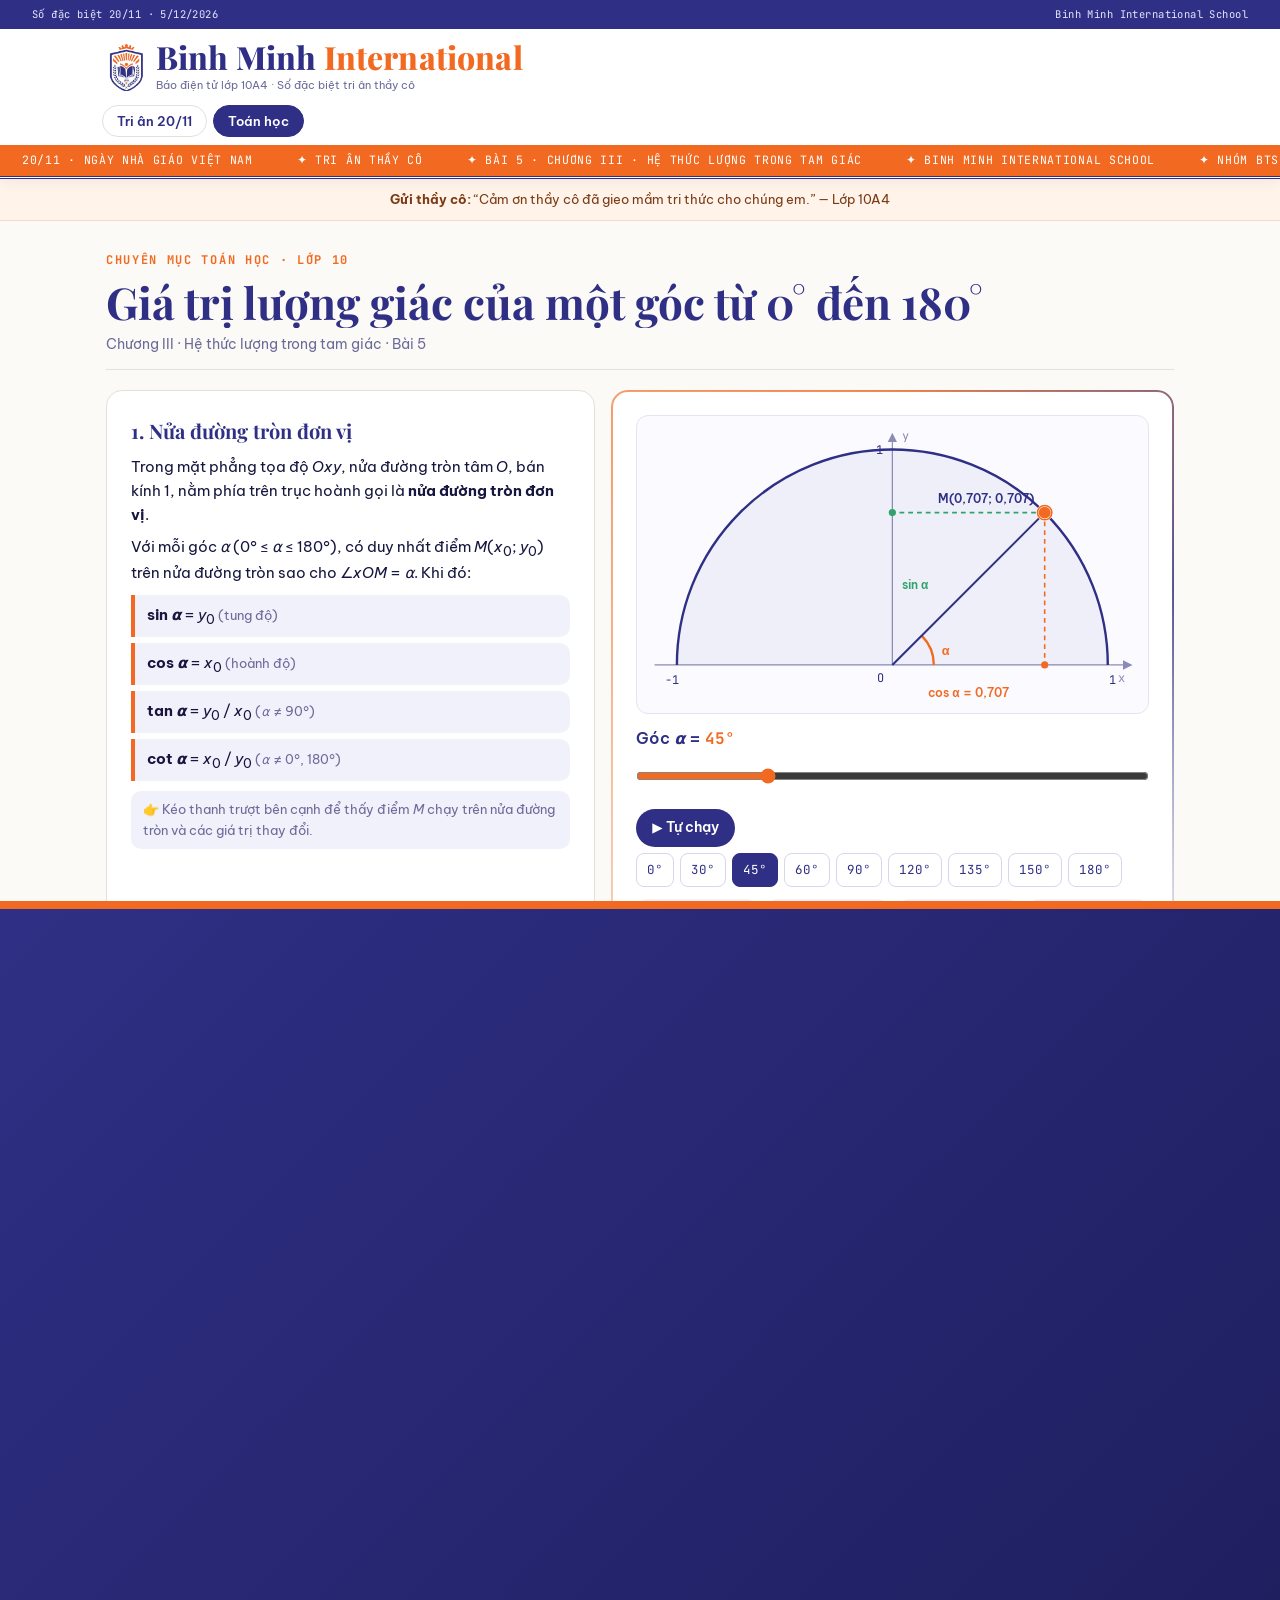
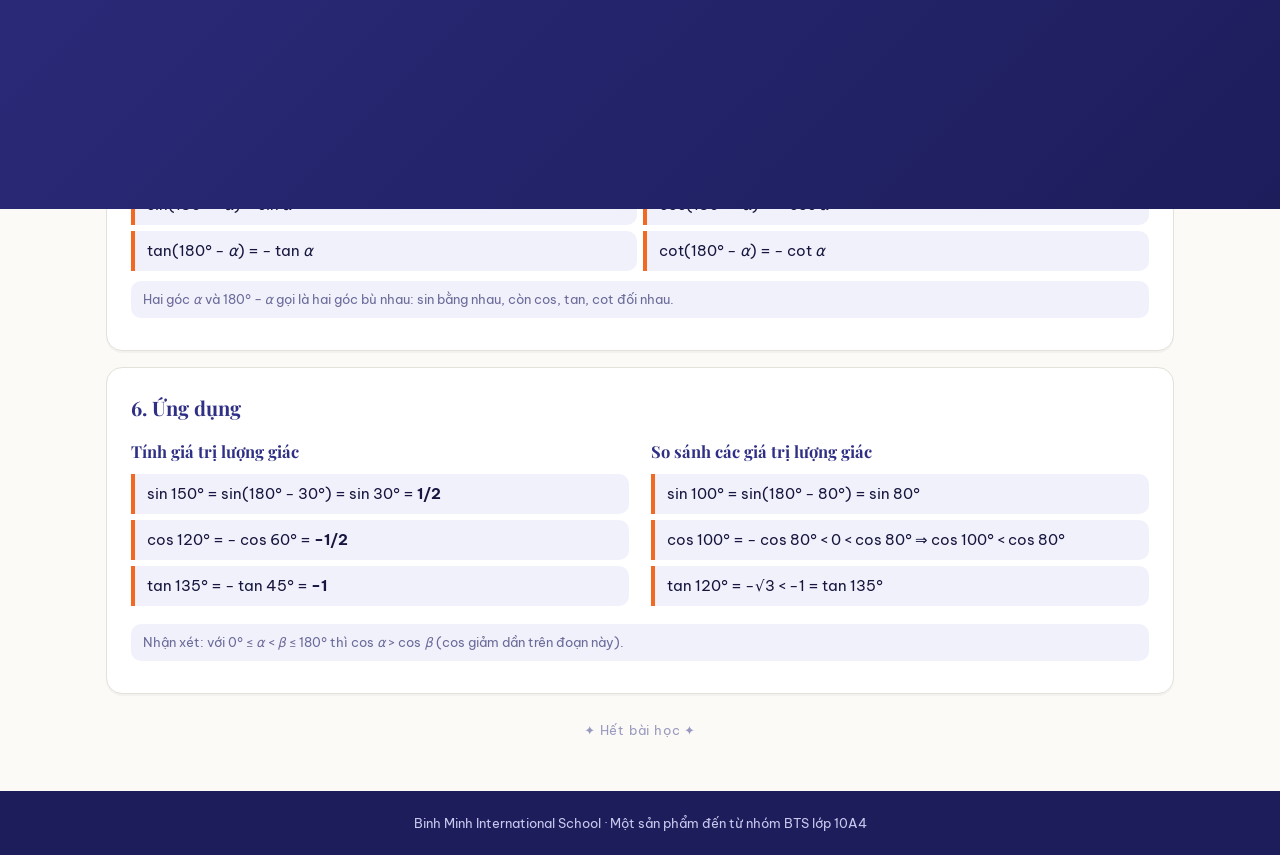
==== bai-hoc.html @ 8e510eb3 "Add files via upload" ====
<!DOCTYPE html>
<html lang="vi">
<head>
<meta charset="UTF-8">
<meta name="viewport" content="width=device-width, initial-scale=1, viewport-fit=cover">
<title>Giá trị lượng giác của góc từ 0° đến 180° · Toán 10 · Báo điện tử 10A4</title>
<meta name="description" content="Bài học Toán 10: Giá trị lượng giác của một góc từ 0° đến 180°. Báo điện tử lớp 10A4 – Binh Minh International School.">
<meta name="theme-color" content="#2f2f85">
<link rel="icon" type="image/png" href="[data-uri]">
<link rel="preconnect" href="https://fonts.googleapis.com">
<link rel="preconnect" href="https://fonts.gstatic.com" crossorigin>
<link href="https://fonts.googleapis.com/css2?family=Be+Vietnam+Pro:wght@400;500;600;700&family=JetBrains+Mono:wght@400;500;700&family=Playfair+Display:wght@600;700;800&display=swap" rel="stylesheet">
<link rel="stylesheet" href="style.css">
<script>try{if(sessionStorage.getItem('bm-in'))document.documentElement.classList.add('arrive')}catch(e){}</script>
</head>
<body>

<div id="curtain" aria-hidden="true">
  <div class="cur-text">
    <span class="ct-eye">Phần tiếp theo</span>
    <b class="ct-title">Nội dung chính</b>
    <span class="ct-sub">Toán 10 · Chương III · Bài 5</span>
    <i class="ct-line"><u></u></i>
  </div>
</div>

<canvas id="petals" aria-hidden="true"></canvas>

<main id="paper">
  <header class="masthead">
    <div class="mast-top">
      <span id="today">Số đặc biệt 20/11</span>
      <span>Binh Minh International School</span>
    </div>
    <div class="mast-main">
      <img src="[data-uri]" alt="" width="54" height="70">
      <div>
        <h1 class="swap"><span class="s1">Binh Minh <em>International</em></span><span class="s2" aria-hidden="true">STEAM <em>MATH</em></span></h1>
        <p>Báo điện tử lớp 10A4 · Số đặc biệt tri ân thầy cô</p>
      </div>
    </div>
    <nav class="mast-nav" aria-label="Chuyên mục">
      <a href="#tri-an">Tri ân 20/11</a>
      <a href="#toan" class="on">Toán học</a>
    </nav>
    <div class="ticker" aria-hidden="true"><div class="track">
      <span>20/11 · NGÀY NHÀ GIÁO VIỆT NAM</span><span>✦ TRI ÂN THẦY CÔ</span><span>✦ BÀI 5 · CHƯƠNG III · HỆ THỨC LƯỢNG TRONG TAM GIÁC</span><span>✦ BINH MINH INTERNATIONAL SCHOOL</span><span>✦ NHÓM BTS · LỚP 10A4</span>
      <span>20/11 · NGÀY NHÀ GIÁO VIỆT NAM</span><span>✦ TRI ÂN THẦY CÔ</span><span>✦ BÀI 5 · CHƯƠNG III · HỆ THỨC LƯỢNG TRONG TAM GIÁC</span><span>✦ BINH MINH INTERNATIONAL SCHOOL</span><span>✦ NHÓM BTS · LỚP 10A4</span>
    </div></div>
  </header>

  <section id="tri-an" class="strip">
    <p><b>Gửi thầy cô:</b> “Cảm ơn thầy cô đã gieo mầm tri thức cho chúng em.” — Lớp 10A4</p>
  </section>

  <section id="toan" class="math">
    <div class="m-head">
      <p class="eyebrow">Chuyên mục Toán học · Lớp 10</p>
      <h2>Giá trị lượng giác của một góc từ <span class="nw">0°</span> đến <span class="nw">180°</span></h2>
      <p class="m-sub">Chương III · Hệ thức lượng trong tam giác · Bài 5</p>
    </div>

    <div class="m-grid">
      <article class="card intro">
        <h3>1. Nửa đường tròn đơn vị</h3>
        <p>Trong mặt phẳng tọa độ <i>Oxy</i>, nửa đường tròn tâm <i>O</i>, bán kính 1, nằm phía trên trục hoành gọi là <b>nửa đường tròn đơn vị</b>.</p>
        <p>Với mỗi góc <i>α</i> (0° ≤ <i>α</i> ≤ 180°), có duy nhất điểm <i>M</i>(<i>x</i><sub>0</sub>; <i>y</i><sub>0</sub>) trên nửa đường tròn sao cho <span class="nw">∠<i>xOM</i> = <i>α</i></span>. Khi đó:</p>
        <ul class="defs">
          <li><b>sin <i>α</i></b> = <i>y</i><sub>0</sub> <small>(tung độ)</small></li>
          <li><b>cos <i>α</i></b> = <i>x</i><sub>0</sub> <small>(hoành độ)</small></li>
          <li><b>tan <i>α</i></b> = <i>y</i><sub>0</sub> / <i>x</i><sub>0</sub> <small>(<i>α</i> ≠ 90°)</small></li>
          <li><b>cot <i>α</i></b> = <i>x</i><sub>0</sub> / <i>y</i><sub>0</sub> <small>(<i>α</i> ≠ 0°, 180°)</small></li>
        </ul>
        <p class="hint">👉 Kéo thanh trượt bên cạnh để thấy điểm <i>M</i> chạy trên nửa đường tròn và các giá trị thay đổi.</p>
      </article>

      <article class="card lab" aria-label="Mô phỏng nửa đường tròn đơn vị">
        <div class="lab-svg"><svg id="circ" viewBox="0 0 640 372" role="img" aria-label="Nửa đường tròn đơn vị"></svg></div>
        <div class="slider">
          <label for="ang">Góc <i>α</i> = <output id="angOut">45°</output></label>
          <input id="ang" type="range" min="0" max="180" step="1" value="45">
          <button id="playBtn" class="play" type="button">▶ Tự chạy</button>
        </div>
        <div class="presets" id="presets"></div>
        <div class="vals">
          <div><span>sin α</span><b id="vSin">—</b></div>
          <div><span>cos α</span><b id="vCos">—</b></div>
          <div><span>tan α</span><b id="vTan">—</b></div>
          <div><span>cot α</span><b id="vCot">—</b></div>
        </div>
      </article>

      <article class="card table-card">
        <h3>2. Bảng giá trị lượng giác của các góc đặc biệt</h3>
        <div class="tbl-scroll">
          <table>
            <thead><tr><th>α</th><th>0°</th><th>30°</th><th>45°</th><th>60°</th><th>90°</th><th>120°</th><th>135°</th><th>150°</th><th>180°</th></tr></thead>
            <tbody>
              <tr><th>sin α</th><td>0</td><td>1/2</td><td>√2/2</td><td>√3/2</td><td>1</td><td>√3/2</td><td>√2/2</td><td>1/2</td><td>0</td></tr>
              <tr><th>cos α</th><td>1</td><td>√3/2</td><td>√2/2</td><td>1/2</td><td>0</td><td>−1/2</td><td>−√2/2</td><td>−√3/2</td><td>−1</td></tr>
              <tr><th>tan α</th><td>0</td><td>√3/3</td><td>1</td><td>√3</td><td class="no">∄</td><td>−√3</td><td>−1</td><td>−√3/3</td><td>0</td></tr>
              <tr><th>cot α</th><td class="no">∄</td><td>√3</td><td>1</td><td>√3/3</td><td>0</td><td>−√3/3</td><td>−1</td><td>−√3</td><td class="no">∄</td></tr>
            </tbody>
          </table>
        </div>
        <p class="hint">∄: không xác định. Hai góc bù nhau (<i>α</i> và 180° − <i>α</i>) có sin bằng nhau, còn cos, tan, cot đối nhau.</p>
      </article>
      <article class="card sign">
        <h3>3. Dấu của các giá trị lượng giác</h3>
        <div class="tbl-scroll">
          <table class="sign-tbl">
            <thead><tr><th>Góc</th><th>sin α</th><th>cos α</th><th>tan α</th><th>cot α</th></tr></thead>
            <tbody>
              <tr><th>Phần tư I<br><small>0° &lt; <i>α</i> &lt; 90°</small></th><td class="pos">+</td><td class="pos">+</td><td class="pos">+</td><td class="pos">+</td></tr>
              <tr><th>Phần tư II<br><small>90° &lt; <i>α</i> &lt; 180°</small></th><td class="pos">+</td><td class="neg">−</td><td class="neg">−</td><td class="neg">−</td></tr>
            </tbody>
          </table>
        </div>
        <ul class="defs">
          <li><b>Góc phần tư I:</b> sin, cos, tan đều dương.</li>
          <li><b>Góc phần tư II:</b> sin dương, cos và tan âm.</li>
        </ul>
      </article>

      <article class="card basic">
        <h3>4. Hệ thức cơ bản</h3>
        <ul class="defs">
          <li>sin²<i>α</i> + cos²<i>α</i> = 1</li>
          <li>tan <i>α</i> = sin <i>α</i> / cos <i>α</i> <small>(<i>α</i> ≠ 90°)</small></li>
          <li>cot <i>α</i> = cos <i>α</i> / sin <i>α</i> <small>(<i>α</i> ≠ 0°, 180°)</small></li>
        </ul>
      </article>

      <article class="card rel wide">
        <h3>5. Giá trị lượng giác của hai góc bù nhau</h3>
        <ul class="defs two">
          <li>sin(180° − <i>α</i>) = sin <i>α</i></li>
          <li>cos(180° − <i>α</i>) = − cos <i>α</i></li>
          <li>tan(180° − <i>α</i>) = − tan <i>α</i></li>
          <li>cot(180° − <i>α</i>) = − cot <i>α</i></li>
        </ul>
        <p class="hint">Hai góc <i>α</i> và 180° − <i>α</i> gọi là hai góc bù nhau: sin bằng nhau, còn cos, tan, cot đối nhau.</p>
      </article>

      <article class="card apps wide">
        <h3>6. Ứng dụng</h3>
        <div class="two-col">
          <div>
            <h4>Tính giá trị lượng giác</h4>
            <ul class="defs">
              <li>sin 150° = sin(180° − 30°) = sin 30° = <b>1/2</b></li>
              <li>cos 120° = − cos 60° = <b>−1/2</b></li>
              <li>tan 135° = − tan 45° = <b>−1</b></li>
            </ul>
          </div>
          <div>
            <h4>So sánh các giá trị lượng giác</h4>
            <ul class="defs">
              <li>sin 100° = sin(180° − 80°) = sin 80°</li>
              <li>cos 100° = − cos 80° &lt; 0 &lt; cos 80° ⇒ cos 100° &lt; cos 80°</li>
              <li>tan 120° = −√3 &lt; −1 = tan 135°</li>
            </ul>
          </div>
        </div>
        <p class="hint">Nhận xét: với 0° ≤ <i>α</i> &lt; <i>β</i> ≤ 180° thì cos <i>α</i> &gt; cos <i>β</i> (cos giảm dần trên đoạn này).</p>
      </article>
    </div>

    <p class="demo-end">✦ Hết bài học ✦</p>
  </section>

  <footer class="foot">
    <p>Binh Minh International School · Một sản phẩm đến từ nhóm BTS lớp 10A4</p>
  </footer>
</main>

<!-- ============ KẾT BÀI: công thức bay thành chữ TRI ÂN + con thuyền ============ -->
<div id="finale" role="dialog" aria-modal="true" aria-labelledby="finTitle">
  <canvas id="fx" aria-hidden="true"></canvas>
  <p class="fin-banner" id="finBanner" aria-hidden="true"></p>
  <div class="fin-msg" id="finMsg">
    <p class="fin-eyebrow">20/11 · Lời tri ân</p>
    <h2 id="finTitle">Tri ân người lái đò</h2>
    <p class="fin-text">Cảm ơn thầy cô đã gieo mầm tri thức cho chúng em. Kính chúc quý thầy cô luôn dồi dào sức khỏe, hạnh phúc và mãi là ngọn lửa nhiệt huyết của ngôi trường Bình Minh.</p>
    <p class="fin-sign">— Nhóm BTS · Lớp 10A4</p>
    <div class="fin-actions">
      <button id="finReplay" type="button" hidden>↻ Xem lại</button>
      <button id="finBack" type="button" hidden>← Về bài học</button>
    </div>
  </div>
</div>

<script src="common.js"></script>
<script src="lesson.js"></script>
</body>
</html>
---- style.css ----
:root{
  --navy:#2f2f85; --navy-d:#1d1d5c; --orange:#f26a21; --ink:#16163f;
  --paper:#fbfaf6; --line:#e3e1d8; --soft:#f1f1fb;
  --serif:'Playfair Display',Georgia,'Times New Roman',serif;
  --sans:'Be Vietnam Pro',system-ui,-apple-system,'Segoe UI',Roboto,sans-serif;
  --mono:'JetBrains Mono',ui-monospace,Consolas,monospace;
}
*{box-sizing:border-box;margin:0;padding:0}
html{scroll-behavior:smooth;-webkit-text-size-adjust:100%}
body{font-family:var(--sans);color:var(--ink);background:var(--paper);line-height:1.6;min-height:100dvh}
body.lock{overflow:hidden;height:100dvh}
body.is-loading{overflow:hidden}
[hidden]{display:none!important}
button{font:inherit;cursor:pointer;border:0;background:none;color:inherit}
img{max-width:100%;display:block}
.nw{white-space:nowrap}

/* ---------- LOADER ---------- */
#loader{position:fixed;inset:0;z-index:100;background:#fff;display:grid;place-items:center;overflow:hidden;
  transition:opacity .7s ease,visibility .7s,transform .7s ease}
#loader.done{opacity:0;visibility:hidden;transform:scale(1.04)}
.ld-grid{position:absolute;inset:-50%;
  background-image:linear-gradient(rgba(47,47,133,.07) 1px,transparent 1px),linear-gradient(90deg,rgba(47,47,133,.07) 1px,transparent 1px);
  background-size:36px 36px;transform:perspective(600px) rotateX(55deg) translateY(0);
  animation:gridmove 4s linear infinite;mask-image:radial-gradient(ellipse at center,#000 15%,transparent 65%);
  -webkit-mask-image:radial-gradient(ellipse at center,#000 15%,transparent 65%)}
@keyframes gridmove{to{background-position:0 36px}}
.ld-center{position:relative;display:flex;flex-direction:column;align-items:center;padding:24px;width:min(92vw,420px);text-align:center}
.ld-frame{position:relative;width:min(46vw,190px);aspect-ratio:497/640;padding:10px;animation:float 3.2s ease-in-out infinite}
.ld-frame img{width:100%;height:100%;object-fit:contain;mix-blend-mode:multiply}
.ld-frame .c{position:absolute;width:18px;height:18px;border:2px solid var(--orange)}
.c.tl{top:0;left:0;border-right:0;border-bottom:0}.c.tr{top:0;right:0;border-left:0;border-bottom:0}
.c.bl{bottom:0;left:0;border-right:0;border-top:0}.c.br{bottom:0;right:0;border-left:0;border-top:0}
.ld-scan{position:absolute;left:0;right:0;height:3px;background:linear-gradient(90deg,transparent,var(--orange),transparent);
  box-shadow:0 0 16px 2px rgba(242,106,33,.55);animation:scan 2s ease-in-out infinite;z-index:2}
@keyframes scan{0%{top:2%;opacity:0}15%{opacity:1}85%{opacity:1}100%{top:98%;opacity:0}}
@keyframes float{50%{transform:translateY(-6px)}}
.ld-title{margin-top:34px;font-family:var(--serif);font-weight:800;font-size:clamp(19px,5.4vw,26px);letter-spacing:.06em;color:var(--navy)}
.ld-credit{margin-top:6px;font-size:11.5px;color:#6b6b9a;font-family:var(--mono);letter-spacing:.02em}
.ld-meter{margin-top:30px;width:100%}
.ld-bar{height:6px;background:#e7e7f6;border-radius:99px;overflow:hidden;position:relative}
.ld-bar span{display:block;height:100%;width:0;border-radius:99px;
  background:repeating-linear-gradient(135deg,var(--navy) 0 8px,#4a4ab0 8px 16px);background-size:22px 22px;
  animation:stripe .8s linear infinite;box-shadow:0 0 10px rgba(47,47,133,.45)}
@keyframes stripe{to{background-position:22px 0}}
.ld-row{display:flex;justify-content:space-between;margin-top:8px;font-family:var(--mono);font-size:11.5px;color:var(--navy)}
.ld-row b{color:var(--orange);font-weight:700}

/* ---------- STAGES ---------- */
.stage{position:fixed;inset:0;z-index:20;display:grid;place-items:center;padding:24px;overflow:auto;background:#fff;transition:opacity .8s ease,visibility .8s}
.stage.out{opacity:0;visibility:hidden;pointer-events:none}
.welcome-bg{position:absolute;inset:0;pointer-events:none;
  background:radial-gradient(60% 50% at 20% 15%,rgba(242,106,33,.12),transparent 70%),radial-gradient(60% 55% at 85% 85%,rgba(47,47,133,.14),transparent 70%)}
.greet{position:relative;max-width:820px;text-align:center;font-family:var(--serif);font-weight:700;color:var(--navy);
  font-size:clamp(24px,6.2vw,50px);line-height:1.3}
.greet .w{display:inline-block;opacity:0;transform:translateY(18px);filter:blur(6px);
  animation:wIn .7s cubic-bezier(.2,.8,.2,1) forwards;margin:0 .13em}
.greet .w.hl{color:var(--orange)}
@keyframes wIn{to{opacity:1;transform:none;filter:none}}
.greet.dissolve .w{animation:wOut .9s ease-in forwards;animation-delay:calc(var(--i)*35ms)}
@keyframes wOut{from{opacity:1;transform:none;filter:none}to{opacity:0;transform:translate(var(--dx),-60px) rotate(var(--r));filter:blur(8px)}}
.btn-start{position:absolute;display:inline-flex;align-items:center;gap:12px;padding:16px 34px;border-radius:99px;
  background:var(--navy);color:#fff;font-weight:600;font-size:18px;letter-spacing:.02em;
  box-shadow:0 10px 30px rgba(47,47,133,.35);animation:pop .8s cubic-bezier(.2,1.4,.4,1) both,pulse 2.4s 1s infinite}
.btn-start i{width:10px;height:10px;border-radius:50%;background:var(--orange)}
.btn-start:active{transform:scale(.97)}
@keyframes pop{from{opacity:0;transform:scale(.6)}to{opacity:1;transform:none}}
@keyframes pulse{0%{box-shadow:0 10px 30px rgba(47,47,133,.35),0 0 0 0 rgba(242,106,33,.45)}70%,100%{box-shadow:0 10px 30px rgba(47,47,133,.35),0 0 0 22px rgba(242,106,33,0)}}

#bloom{background:linear-gradient(180deg,#fff 0%,#fff6ef 100%);align-items:center}
.bloom-wrap{width:min(1040px,100%);display:grid;gap:8px;align-items:center;grid-template-columns:1fr}
.bouquet-box{width:min(70vw,300px,38dvh);margin:0 auto;aspect-ratio:400/470}
#bouquet{width:100%;height:100%;overflow:visible}
.tribute{text-align:center;padding:4px 4px 12px}
.eyebrow{font-family:var(--mono);font-size:12px;letter-spacing:.14em;text-transform:uppercase;color:var(--orange);font-weight:700}
.tribute h2{font-family:var(--serif);color:var(--navy);font-size:clamp(24px,6vw,38px);margin:4px 0 10px}
.t-line{font-size:clamp(14px,3.7vw,16.5px);color:#33335f;margin:0 auto 8px;max-width:560px;opacity:0;transform:translateY(12px)}
.t-sign{font-family:var(--serif);font-style:italic;color:var(--navy);margin-top:6px;opacity:0}
.btn-read{margin-top:14px;padding:13px 28px;border-radius:99px;background:var(--orange);color:#fff;font-weight:600;
  box-shadow:0 8px 22px rgba(242,106,33,.35);opacity:0;transform:translateY(10px)}
.btn-read span:not(.rp){display:inline-block;animation:bob 1.4s infinite}
@keyframes bob{50%{transform:translateY(4px)}}
.show-t .t-line,.show-t .t-sign,.show-t .btn-read{animation:rise .9s ease forwards}
.show-t .t-line:nth-of-type(2){animation-delay:.1s}.show-t .t-line:nth-of-type(3){animation-delay:1.1s}
.show-t .t-line:nth-of-type(4){animation-delay:2.1s}.show-t .t-sign{animation-delay:3.1s}.show-t .btn-read{animation-delay:3.7s}
@keyframes rise{to{opacity:1;transform:none}}

/* bouquet */
.stem{fill:none;stroke:#3f8f5b;stroke-width:4;stroke-linecap:round;stroke-dasharray:var(--len);stroke-dashoffset:var(--len)}
.go .stem{animation:draw 1.1s ease forwards;animation-delay:var(--d)}
@keyframes draw{to{stroke-dashoffset:0}}
.leaf{fill:#4fa66d;opacity:0;transform-box:fill-box;transform-origin:0% 50%;transform:scale(0)}
.go .leaf{animation:leafIn .7s ease forwards;animation-delay:var(--d)}
@keyframes leafIn{to{opacity:1;transform:scale(1)}}
.fl .sway{transform-box:fill-box;transform-origin:50% 50%;animation:sway 5s ease-in-out infinite;animation-delay:var(--sd)}
@keyframes sway{50%{transform:rotate(var(--sa))}}
.petal{transform-box:fill-box;transform-origin:50% 100%;transform:scale(0);opacity:0}
.go .petal{animation:bloomP .9s cubic-bezier(.2,1.3,.4,1) forwards,breathe 4s ease-in-out 2.2s infinite;
  animation-delay:var(--d),calc(var(--d) + 1.4s)}
@keyframes bloomP{to{transform:scale(1);opacity:1}}
@keyframes breathe{50%{transform:scale(1.07)}}
.core{opacity:0;transform-box:fill-box;transform-origin:center;transform:scale(0)}
.go .core{animation:bloomP .6s ease forwards;animation-delay:var(--d)}
.wrap-p{opacity:0;transform:translateY(20px)}
.go .wrap-p{animation:rise .8s ease .9s forwards}

/* ---------- PAPER ---------- */
#petals{position:fixed;inset:0;width:100%;height:100%;z-index:30;pointer-events:none;transition:opacity 1.5s}
#petals.soft{opacity:.3}
.masthead{background:#fff;border-bottom:3px double var(--navy);z-index:10;box-shadow:0 2px 14px rgba(20,20,60,.06)}
.mast-top{display:flex;justify-content:space-between;gap:8px;padding:6px 16px;background:var(--navy);color:#e6e6ff;font-family:var(--mono);font-size:10.5px;letter-spacing:.04em}
.mast-main{display:flex;align-items:center;gap:12px;padding:10px 16px;max-width:1100px;margin:0 auto}
.mast-main img{width:38px;height:auto;mix-blend-mode:multiply}
.mast-main h1{font-family:var(--serif);font-size:clamp(22px,6vw,34px);color:var(--navy);line-height:1;font-weight:800}
.mast-main h1 em{color:var(--orange);font-style:normal}
.mast-main p{font-size:11px;color:#6b6b9a;margin-top:3px}
.mast-nav{display:flex;gap:6px;padding:0 12px 8px;max-width:1100px;margin:0 auto;overflow-x:auto}
.mast-nav a{white-space:nowrap;text-decoration:none;color:var(--navy);font-size:13px;font-weight:600;padding:5px 14px;border-radius:99px;border:1px solid var(--line)}
.mast-nav a.on{background:var(--navy);color:#fff;border-color:var(--navy)}
.strip{background:#fff3ea;border-bottom:1px solid #f6d9c6;padding:10px 16px;text-align:center;font-size:13px;color:#7a3a14}
.math{max-width:1100px;margin:0 auto;padding:30px 16px 20px;scroll-margin-top:12px}
.m-head h2{font-family:var(--serif);font-size:clamp(26px,7vw,44px);line-height:1.18;color:var(--navy);margin:6px 0}
.m-sub{color:#6b6b9a;font-size:13.5px;border-bottom:1px solid var(--line);padding-bottom:14px}
.m-grid{display:grid;gap:16px;margin-top:20px;grid-template-columns:minmax(0,1fr)}
.m-grid>*{min-width:0}
.card{background:#fff;border:1px solid var(--line);border-radius:16px;padding:18px;box-shadow:0 2px 0 rgba(47,47,133,.04)}
.card h3{font-family:var(--serif);color:var(--navy);font-size:20px;margin-bottom:8px}
.card p{margin:8px 0;font-size:15px}
.hint{font-size:13px!important;color:#6b6b9a;background:var(--soft);border-radius:10px;padding:8px 12px}
.defs{list-style:none;display:grid;gap:6px;margin:10px 0}
.defs li{background:var(--soft);border-left:4px solid var(--orange);padding:8px 12px;border-radius:0 10px 10px 0;font-size:15px}
.defs small{color:#6b6b9a}
.lab-svg{background:#fafaff;border-radius:12px;border:1px solid #e4e4f5}
#circ{width:100%;height:auto;display:block}
.slider{margin-top:12px}
.slider label{display:block;font-weight:600;color:var(--navy)}
output{font-family:var(--mono);color:var(--orange);font-weight:700}
input[type=range]{width:100%;margin-top:8px;accent-color:var(--orange);height:32px}
.presets{display:flex;flex-wrap:wrap;gap:6px;margin:6px 0 12px}
.presets button{font-family:var(--mono);font-size:12.5px;padding:6px 10px;border-radius:8px;border:1px solid #d6d6ee;background:#fff;color:var(--navy)}
.presets button.on{background:var(--navy);color:#fff;border-color:var(--navy)}
.vals{display:grid;grid-template-columns:repeat(2,1fr);gap:8px}
.vals div{background:var(--soft);border-radius:12px;padding:10px 12px;display:flex;justify-content:space-between;align-items:baseline}
.vals span{font-size:13px;color:#555}
.vals b{font-family:var(--mono);color:var(--navy);font-size:16px}
.tbl-scroll{overflow-x:auto;margin:6px -6px;padding:0 6px}
table{border-collapse:collapse;min-width:640px;width:100%;font-size:14px;text-align:center}
th,td{border:1px solid var(--line);padding:8px 6px}
thead th{background:var(--navy);color:#fff;font-family:var(--mono)}
tbody th{background:var(--soft);color:var(--navy);font-family:var(--mono);white-space:nowrap}
td.no{color:#b3b3c9}
.demo-end{text-align:center;margin:26px 0 6px;color:#9a9ac0;font-size:13px;letter-spacing:.06em}
.foot{margin-top:24px;background:var(--navy-d);color:#c9c9ee;text-align:center;padding:22px 16px;font-size:12.5px}

@media(min-width:900px){
  .masthead{position:sticky;top:0}.math{scroll-margin-top:130px}
  .bloom-wrap{grid-template-columns:minmax(300px,420px) 1fr;gap:40px}
  .bouquet-box{width:min(100%,420px,70dvh)}
  .tribute{text-align:left}.t-line{margin-left:0}
  .m-grid{grid-template-columns:minmax(0,1fr) minmax(0,1.15fr)}
  .table-card{grid-column:1/-1}
  .card{padding:24px}
  .vals{grid-template-columns:repeat(4,1fr)}
  .mast-top{padding:6px 32px}
}
@media(prefers-reduced-motion:reduce){
  *,*::before,*::after{animation-duration:.01ms!important;animation-delay:0s!important;transition-duration:.01ms!important}
  .stem{stroke-dashoffset:0}
}


/* =====================================================
   HIỆU ỨNG BỔ SUNG (v2)
   ===================================================== */
@keyframes spin{to{transform:rotate(360deg)}}
@keyframes blink{50%{opacity:0}}
@keyframes shine{to{background-position:-200% 0}}

/* ----- Loader ----- */
.ld-rings{position:absolute;left:50%;top:50%;width:155%;aspect-ratio:1;transform:translate(-50%,-50%);pointer-events:none}
.ring{position:absolute;border-radius:50%}
.ring.a{inset:0;border:1.5px dashed rgba(47,47,133,.32);animation:spin 18s linear infinite}
.ring.a::after{content:'';position:absolute;top:-5px;left:50%;width:10px;height:10px;margin-left:-5px;border-radius:50%;background:var(--orange);box-shadow:0 0 14px 3px rgba(242,106,33,.6)}
.ring.b{inset:9%;border:2px solid transparent;border-top-color:var(--navy);border-left-color:rgba(47,47,133,.25);animation:spin 2.6s cubic-bezier(.5,0,.5,1) infinite reverse}
.ring.c{inset:-7%;border:1px solid rgba(242,106,33,.35);animation:ringPulse 2.4s ease-out infinite}
@keyframes ringPulse{0%{transform:scale(.88);opacity:.9}100%{transform:scale(1.12);opacity:0}}
.ld-stream{position:absolute;inset:0;overflow:hidden;pointer-events:none;
  -webkit-mask-image:linear-gradient(90deg,#000 0,transparent 30%,transparent 70%,#000 100%);mask-image:linear-gradient(90deg,#000 0,transparent 30%,transparent 70%,#000 100%)}
.ld-stream span{position:absolute;top:0;writing-mode:vertical-rl;font-family:var(--mono);font-size:11px;letter-spacing:.2em;
  color:rgba(47,47,133,.28);white-space:nowrap;animation:streamFall linear infinite;transform:translateY(-110%)}
@keyframes streamFall{to{transform:translateY(100vh)}}
.ld-dots{position:absolute;inset:0;overflow:hidden;pointer-events:none}
.ld-dots i{position:absolute;bottom:-10px;width:var(--s);height:var(--s);border-radius:50%;background:var(--orange);opacity:0;animation:dotUp var(--t) ease-in infinite;animation-delay:var(--d)}
@keyframes dotUp{0%{transform:translateY(0);opacity:0}15%{opacity:.7}100%{transform:translateY(-105vh) translateX(var(--x));opacity:0}}
.ld-title{background:linear-gradient(100deg,var(--navy) 38%,#9a9aff 50%,var(--navy) 62%);background-size:220% 100%;
  -webkit-background-clip:text;background-clip:text;-webkit-text-fill-color:transparent;animation:shine 3s linear infinite}
.ld-credit{animation:fadeUpSoft 1s .4s both}
@keyframes fadeUpSoft{from{opacity:0;transform:translateY(8px)}to{opacity:1;transform:none}}
#ld-status::after{content:'_';margin-left:2px;animation:blink 1s steps(2) infinite}
.ld-bar span{position:relative}
.ld-bar span::after{content:'';position:absolute;top:0;right:0;width:36px;height:100%;
  background:linear-gradient(90deg,transparent,rgba(255,255,255,.85));animation:barGlint 1.2s ease-in-out infinite}
@keyframes barGlint{0%{opacity:0}50%{opacity:1}100%{opacity:0}}
.ld-frame img{animation:logoIn 1.1s cubic-bezier(.2,.9,.3,1.2) both}
@keyframes logoIn{from{opacity:0;transform:scale(.7) rotate(-6deg);filter:blur(8px)}to{opacity:1;transform:none;filter:none}}

/* ----- Welcome ----- */
.blobs i{position:absolute;border-radius:50%;filter:blur(46px);opacity:.55;animation:blobMove 13s ease-in-out infinite alternate;pointer-events:none}
.blobs i:nth-child(1){width:46vmax;height:46vmax;left:-14vmax;top:-12vmax;background:#ffd0b0}
.blobs i:nth-child(2){width:40vmax;height:40vmax;right:-12vmax;bottom:-10vmax;background:#c7c7ff;animation-duration:17s;animation-delay:-4s}
.blobs i:nth-child(3){width:28vmax;height:28vmax;left:40%;top:55%;background:#ffe0ee;animation-duration:15s;animation-delay:-8s}
@keyframes blobMove{to{transform:translate(8vmax,6vmax) scale(1.18) rotate(30deg)}}
.symbols{position:absolute;inset:0;overflow:hidden;pointer-events:none}
.symbols span{position:absolute;bottom:-60px;font-family:var(--serif);font-style:italic;font-weight:700;color:var(--navy);
  opacity:0;animation:symRise var(--t) linear infinite;animation-delay:var(--d)}
@keyframes symRise{0%{transform:translateY(0) rotate(0);opacity:0}12%{opacity:.16}85%{opacity:.12}100%{transform:translateY(-112vh) rotate(var(--r));opacity:0}}
.greet .w{text-shadow:0 6px 24px rgba(47,47,133,.12)}
.greet .w.hl{background:linear-gradient(100deg,var(--orange) 30%,#ffb17a 50%,var(--orange) 70%);background-size:220% 100%;
  -webkit-background-clip:text;background-clip:text;-webkit-text-fill-color:transparent;
  animation:wIn .7s cubic-bezier(.2,.8,.2,1) forwards,shine 2.8s linear 1s infinite}
.greet.dissolve .w.hl{animation:wOut .9s ease-in forwards;animation-delay:calc(var(--i)*35ms)}
.btn-start{overflow:hidden;transition:transform .25s,box-shadow .25s}
.btn-start::before{content:'';position:absolute;top:0;left:-60%;width:40%;height:100%;
  background:linear-gradient(100deg,transparent,rgba(255,255,255,.4),transparent);transform:skewX(-20deg);animation:sheen 3s 1.2s ease-in-out infinite}
@keyframes sheen{0%{left:-60%}55%,100%{left:130%}}
.btn-start>span:first-child,.btn-start>i{position:relative}
.btn-start i{animation:dotBeat 1.2s ease-in-out infinite}
@keyframes dotBeat{50%{transform:scale(1.7);box-shadow:0 0 0 6px rgba(242,106,33,.25)}}
@media(hover:hover){.btn-start:hover{transform:translateY(-3px) scale(1.04)}.btn-read:hover{transform:translateY(-3px)!important}}
.rp{position:absolute;border-radius:50%;background:rgba(255,255,255,.55);transform:scale(0);animation:rip .65s ease-out forwards;pointer-events:none}
.presets .rp,.play .rp{background:rgba(242,106,33,.32)}
@keyframes rip{to{transform:scale(1);opacity:0}}

/* ----- Bloom ----- */
#bloom{overflow-x:hidden}
.bouquet-box{position:relative}
.bouquet-box>svg{position:relative;z-index:2}
.halo{position:absolute;inset:-14%;border-radius:50%;z-index:0;opacity:0;
  background:radial-gradient(circle,rgba(255,176,120,.55),rgba(255,176,120,.12) 55%,transparent 70%)}
.rays{position:absolute;inset:-26%;border-radius:50%;z-index:0;opacity:0;
  background:repeating-conic-gradient(from 0deg,rgba(242,106,33,.16) 0 7deg,transparent 7deg 20deg);
  -webkit-mask-image:radial-gradient(circle,#000 20%,transparent 66%);mask-image:radial-gradient(circle,#000 20%,transparent 66%)}
.lit .halo{opacity:1;animation:haloPulse 4.2s ease-in-out infinite;transition:opacity 1.4s}
.lit .rays{opacity:1;animation:spin 46s linear infinite;transition:opacity 2.2s}
@keyframes haloPulse{50%{transform:scale(1.1);filter:brightness(1.08)}}
.sparks{position:absolute;inset:-6%;z-index:3;pointer-events:none}
.spark{position:absolute;width:var(--s);height:var(--s);background:#ffc93c;opacity:0;
  clip-path:polygon(50% 0,60% 38%,100% 50%,60% 62%,50% 100%,40% 62%,0 50%,40% 38%);animation:twinkle var(--t) ease-in-out infinite;animation-delay:var(--d)}
@keyframes twinkle{0%,100%{opacity:0;transform:scale(0) rotate(0)}50%{opacity:1;transform:scale(1) rotate(90deg)}}
.tribute h2{background:linear-gradient(100deg,var(--navy) 35%,#8d8dff 50%,var(--navy) 65%);background-size:220% 100%;
  -webkit-background-clip:text;background-clip:text;-webkit-text-fill-color:transparent;animation:shine 4s linear infinite}
.t-line{filter:blur(6px)}
@keyframes rise{to{opacity:1;transform:none;filter:none}}
.tribute .eyebrow{position:relative;display:inline-block}
.tribute .eyebrow::after{content:'';position:absolute;left:0;bottom:-3px;height:2px;width:100%;background:var(--orange);transform:scaleX(0);transform-origin:left;animation:underline 1.2s .3s ease forwards}
@keyframes underline{to{transform:scaleX(1)}}
.btn-read{position:relative;overflow:hidden}
.btn-read::before{content:'';position:absolute;top:0;left:-60%;width:40%;height:100%;background:linear-gradient(100deg,transparent,rgba(255,255,255,.45),transparent);transform:skewX(-20deg);animation:sheen 2.8s 4.5s ease-in-out infinite}
.show-t .btn-read{animation:rise .9s 3.7s ease forwards,btnGlow 2.4s 4.8s ease-in-out infinite}
@keyframes btnGlow{50%{box-shadow:0 8px 30px rgba(242,106,33,.65)}}

/* ----- Curtain chuyển cảnh ----- */
#curtain{position:fixed;inset:0;z-index:90;display:grid;place-items:center;padding:24px;text-align:center;background:linear-gradient(135deg,var(--navy),var(--navy-d));transform:translateY(101%);pointer-events:none}
#curtain::before{content:'';position:absolute;left:0;right:0;top:-8px;height:8px;background:var(--orange)}
#curtain.cover{animation:curtIn .75s cubic-bezier(.7,0,.2,1) forwards}
#curtain.open{animation:curtOut .85s cubic-bezier(.7,0,.2,1) forwards}
@keyframes curtIn{from{transform:translateY(101%)}to{transform:none}}
@keyframes curtOut{from{transform:none}to{transform:translateY(-101%)}}

/* ----- Trang báo ----- */
.ticker{overflow:hidden;background:var(--orange);color:#fff;font-family:var(--mono);font-size:11.5px;letter-spacing:.06em;white-space:nowrap}
.ticker .track{display:inline-flex;animation:marq 40s linear infinite}
.ticker span{padding:6px 22px}
@keyframes marq{to{transform:translateX(-50%)}}
.ticker:hover .track{animation-play-state:paused}
.mast-main img{animation:float 4s ease-in-out infinite}
#paper.in .masthead{animation:dropIn .9s cubic-bezier(.2,.9,.3,1) both}
@keyframes dropIn{from{transform:translateY(-100%);opacity:0}to{transform:none;opacity:1}}
.mast-main h1 em{display:inline-block;animation:wave 3s ease-in-out infinite}
@keyframes wave{50%{transform:translateY(-3px) rotate(-3deg)}}
.mast-nav a{position:relative;transition:transform .25s,background .25s,color .25s}
@media(hover:hover){.mast-nav a:hover{transform:translateY(-2px);background:var(--soft)}.mast-nav a.on:hover{background:var(--navy-d)}}
.rv{opacity:0;transform:translateY(30px) scale(.98);filter:blur(4px)}
.rv.in{opacity:1;transform:none;filter:none;transition:opacity .9s ease,transform .9s cubic-bezier(.2,.8,.2,1),filter .9s ease;transition-delay:var(--rd,0s)}
.m-head h2{background:linear-gradient(100deg,var(--navy) 40%,#7777e0 50%,var(--navy) 60%);background-size:230% 100%;
  -webkit-background-clip:text;background-clip:text;-webkit-text-fill-color:transparent;animation:shine 6s linear infinite}
.card{transition:transform .35s cubic-bezier(.2,.8,.2,1),box-shadow .35s}
@media(hover:hover){.card.in:hover,.card:not(.rv):hover{transform:translateY(-5px);box-shadow:0 16px 36px rgba(47,47,133,.13)}}
.card.in .defs li{animation:slideIn .6s both}
.card.in .defs li:nth-child(1){animation-delay:.35s}.card.in .defs li:nth-child(2){animation-delay:.5s}
.card.in .defs li:nth-child(3){animation-delay:.65s}.card.in .defs li:nth-child(4){animation-delay:.8s}
@keyframes slideIn{from{opacity:0;transform:translateX(-22px)}to{opacity:1;transform:none}}
.defs li{transition:background .25s,transform .25s,border-color .25s}
@media(hover:hover){.defs li:hover{background:#e7e7fb;transform:translateX(5px);border-left-color:var(--navy)}}
@property --ang{syntax:'<angle>';inherits:false;initial-value:0deg}
.lab{position:relative}
.lab::before{content:'';position:absolute;inset:-1px;border-radius:17px;padding:2px;pointer-events:none;
  background:conic-gradient(from var(--ang),var(--orange),var(--navy),#fff 40%,var(--orange));animation:spinAng 6s linear infinite;
  -webkit-mask:linear-gradient(#000 0 0) content-box,linear-gradient(#000 0 0);-webkit-mask-composite:xor;mask-composite:exclude;opacity:.8}
@keyframes spinAng{to{--ang:360deg}}
.arc{stroke-dasharray:900;stroke-dashoffset:900}
#circ.on .arc{animation:drawArc 2s cubic-bezier(.5,0,.2,1) forwards}
@keyframes drawArc{to{stroke-dashoffset:0}}
.mring{fill:none;stroke:#f26a21;stroke-width:2;transform-box:fill-box;transform-origin:center;animation:ringp 1.6s ease-out infinite}
@keyframes ringp{0%{transform:scale(1);opacity:.9}100%{transform:scale(3);opacity:0}}
.play{position:relative;overflow:hidden;margin-top:10px;padding:8px 16px;border-radius:99px;background:var(--navy);color:#fff;font-weight:600;font-size:13.5px;
  transition:transform .2s,background .2s}
.play:active{transform:scale(.96)}
.play.on{background:var(--orange)}
.presets button{position:relative;overflow:hidden;transition:transform .2s,background .25s,color .25s}
@media(hover:hover){.presets button:hover{transform:translateY(-2px)}}
.vals b{transition:color .25s;display:inline-block}
.vals b.tick{animation:valPop .35s ease}
@keyframes valPop{40%{transform:scale(1.18);color:var(--orange)}}
td.hl,tbody th.hl{background:#fff1e6!important;color:var(--orange)!important;font-weight:700;box-shadow:inset 0 0 0 1px var(--orange)}
thead th.hl{background:var(--orange)!important;color:#fff!important}
td,thead th{transition:background .3s,color .3s}
.demo-end{animation:float 3.5s ease-in-out infinite}


/* =====================================================
   ẢNH "TRANG VỞ" LƠ LỬNG Ở GÓC MÀN HÌNH (phần lời tri ân)
   ===================================================== */
.ph{position:absolute;z-index:5;pointer-events:none;width:min(31vw,150px);
  top:calc(env(safe-area-inset-top,0px) + 14px);
  opacity:0;transform:translateY(24px) scale(.9);filter:blur(6px)}
.ph-a{left:3vw;--r:-5deg}
.ph-b{right:3vw;top:calc(env(safe-area-inset-top,0px) + 22px);--r:4deg}
.ph-on .ph{animation:phIn 1s cubic-bezier(.2,.9,.2,1) forwards}
.ph-on .ph-a{animation-delay:.9s}.ph-on .ph-b{animation-delay:1.25s}
@keyframes phIn{to{opacity:1;transform:none;filter:none}}

.sheet{position:relative;background:#fffef8;border-radius:3px 8px 8px 3px;padding:7px 7px 16px 20px;
  transform:rotate(var(--r));animation:phFloat 7s ease-in-out infinite;
  box-shadow:0 1px 0 #fff inset,0 12px 26px rgba(47,47,133,.22),0 3px 6px rgba(47,47,133,.12);
  background-image:linear-gradient(90deg,transparent 15px,rgba(226,70,70,.5) 15px 16.5px,transparent 16.5px)}
.ph-b .sheet{animation-duration:8.5s;animation-delay:-3s}
@keyframes phFloat{
  0%,100%{transform:translate(0,0) rotate(var(--r))}
  33%{transform:translate(7px,-12px) rotate(calc(var(--r) * -.4))}
  66%{transform:translate(-6px,-5px) rotate(calc(var(--r) * .65))}}
/* lỗ bấm */
.sheet::after{content:'';position:absolute;left:4px;top:0;bottom:0;width:10px;pointer-events:none;
  background:radial-gradient(circle,#e7e1d0 0 3.5px,rgba(0,0,0,.14) 4px,transparent 5px) 0 14% /10px 10px no-repeat,
             radial-gradient(circle,#e7e1d0 0 3.5px,rgba(0,0,0,.14) 4px,transparent 5px) 0 50% /10px 10px no-repeat,
             radial-gradient(circle,#e7e1d0 0 3.5px,rgba(0,0,0,.14) 4px,transparent 5px) 0 86% /10px 10px no-repeat}
/* băng keo */
.sheet::before{content:'';position:absolute;top:-8px;left:50%;width:46px;height:15px;margin-left:-14px;z-index:2;
  background:rgba(255,196,120,.75);transform:rotate(-5deg);box-shadow:0 1px 3px rgba(0,0,0,.12);
  clip-path:polygon(0 8%,4% 0,8% 10%,12% 0,100% 0,96% 50%,100% 100%,12% 100%,8% 90%,4% 100%,0 92%,3% 50%)}
.ph-b .sheet::before{background:rgba(160,190,255,.72);transform:rotate(4deg);margin-left:-24px}
.sheet img{display:block;width:100%;height:auto;border-radius:2px;background:#eee;box-shadow:0 0 0 1px rgba(0,0,0,.06)}

@media(min-width:600px) and (max-width:899px){.ph{width:min(24vw,190px)}.ph-a{left:5vw}.ph-b{right:5vw}}
@media(min-width:900px){
  .ph{width:clamp(180px,15vw,230px)}
  .ph-a{top:7%;left:3.5%}
  .ph-b{top:auto;bottom:6%;right:3%}
}
@media(prefers-reduced-motion:reduce){.sheet{animation:none}}

/* =====================================================
   CHỮ TRÊN MÀN CHẮN CHUYỂN CẢNH
   ===================================================== */
.cur-text{display:flex;flex-direction:column;align-items:center;gap:12px;max-width:760px;color:#fff}
.cur-text>*{opacity:0;transform:translateY(16px);filter:blur(6px)}
.ct-eye{font-family:var(--mono);font-size:clamp(10px,2.8vw,12px);letter-spacing:.34em;text-transform:uppercase;font-weight:700;color:#ffb27d;padding-left:.34em}
.ct-title{font-family:var(--serif);font-weight:800;text-transform:uppercase;letter-spacing:.12em;padding-left:.12em;
  font-size:clamp(26px,7.6vw,44px);line-height:1.15}
.ct-sub{font-size:clamp(11.5px,3.2vw,14px);color:#c9c9ee;letter-spacing:.02em}
.ct-line{display:block;position:relative;width:min(62vw,280px);height:2px;margin-top:10px;background:rgba(255,255,255,.16);overflow:hidden}
.ct-line u{position:absolute;left:0;top:0;bottom:0;width:0;background:linear-gradient(90deg,var(--orange),#ffb27d)}
#curtain.cover .cur-text>*{animation:rise .85s cubic-bezier(.2,.8,.2,1) forwards}
#curtain.cover .ct-eye{animation-delay:.55s}
#curtain.cover .ct-title{animation-delay:.75s}
#curtain.cover .ct-sub{animation-delay:1s}
#curtain.cover .ct-line{animation-delay:1.1s}
#curtain.cover .ct-line u{animation:ctFill 1.4s 1.2s cubic-bezier(.5,0,.2,1) forwards}
@keyframes ctFill{to{width:100%}}
#curtain.open .cur-text>*{opacity:1;transform:none;filter:none}
#curtain.open .ct-line u{width:100%}


/* =====================================================
   TÊN BÁO (đổi chữ Binh Minh International ⇄ STEAM MATH) + LOADING
   ===================================================== */
.mast-main>div{min-width:0}
.mast-main h1.swap{display:grid;font-size:clamp(17px,5.3vw,32px);line-height:1.1;letter-spacing:.005em}
.swap span{grid-area:1/1;opacity:0;animation:swapA 9s ease-in-out infinite}
.swap .s1{opacity:1}
.swap .s2{animation-name:swapB;letter-spacing:.06em}
@keyframes swapA{0%,42%{opacity:1;transform:none;filter:none}50%,92%{opacity:0;transform:translateY(-10px);filter:blur(6px)}100%{opacity:1;transform:none;filter:none}}
@keyframes swapB{0%,42%{opacity:0;transform:translateY(10px);filter:blur(6px)}50%,92%{opacity:1;transform:none;filter:none}100%{opacity:0;transform:translateY(10px);filter:blur(6px)}}
@media(prefers-reduced-motion:reduce){.swap span{animation:none}.swap .s2{display:none}}
.ld-steam{margin-top:8px;font-size:12.5px;letter-spacing:.14em;text-transform:uppercase;font-weight:700;color:var(--orange);font-family:var(--mono)}
.ld-credit2{margin-top:3px;font-size:10.5px;color:#8b8bb5;font-family:var(--mono);letter-spacing:.04em}


/* =====================================================
   CÁC MỤC 3–6 CỦA BÀI HỌC
   ===================================================== */
.m-grid .wide{grid-column:1/-1}
.sign-tbl{min-width:0}
.sign-tbl small{font-family:var(--sans);font-weight:500;color:#6b6b9a}
td.pos{color:#2fa36b;font-weight:700;font-size:18px}
td.neg{color:#d6453d;font-weight:700;font-size:18px}
.card h4{font-family:var(--serif);color:var(--navy);font-size:16.5px;margin:6px 0 2px}
.two-col{display:grid;gap:10px;grid-template-columns:minmax(0,1fr)}
@media(min-width:700px){
  .defs.two{grid-template-columns:repeat(2,minmax(0,1fr))}
  .two-col{grid-template-columns:repeat(2,minmax(0,1fr));gap:22px}
}


/* =====================================================
   TRANG 1 — GIỚI THIỆU (tự chuyển sang bai-hoc.html)
   ===================================================== */
.intro .intro-card{position:relative;z-index:3;display:flex;flex-direction:column;align-items:center;text-align:center;gap:6px;max-width:560px}
.intro-card>*{opacity:0;transform:translateY(18px);filter:blur(6px)}
.intro.go .intro-card>*{animation:rise .9s cubic-bezier(.2,.8,.2,1) forwards}
.intro.go .intro-logo{animation-delay:.15s}.intro.go .in-eye{animation-delay:.45s}.intro.go .in-group{animation-delay:.7s}
.intro.go .in-sub{animation-delay:1s}.intro.go .in-school{animation-delay:1.2s}.intro.go .in-line{animation-delay:1.35s}
.intro-logo{width:76px;height:auto;margin-bottom:6px;mix-blend-mode:multiply}
.in-eye{font-family:var(--mono);font-size:clamp(11px,3vw,13px);letter-spacing:.28em;text-transform:uppercase;font-weight:700;color:var(--orange);padding-left:.28em}
.in-group{font-family:var(--serif);font-weight:800;font-size:clamp(36px,11vw,68px);line-height:1.05;color:var(--navy)}
.in-sub{font-size:clamp(14px,3.8vw,18px);font-weight:600;color:#4a4a8f}
.in-school{font-size:12.5px;color:#7a7aa8;letter-spacing:.04em}
.in-line{display:block;width:min(60vw,240px);height:3px;margin-top:14px;border-radius:3px;background:rgba(47,47,133,.12);overflow:hidden}
.in-line u{display:block;height:100%;width:0;background:linear-gradient(90deg,var(--orange),#ffb27d)}
.intro.go .in-line u{animation:ctFill 3.6s .6s linear forwards}
.intro{overflow:hidden}
.intro .blobs{position:absolute;inset:0;pointer-events:none}
.skip{position:absolute;z-index:6;left:50%;bottom:calc(env(safe-area-inset-bottom,0px) + 22px);transform:translateX(-50%);font-size:13px;font-weight:600;color:var(--navy);
  text-decoration:none;padding:8px 16px;border-radius:999px;border:1px solid rgba(47,47,133,.25);background:rgba(255,255,255,.72);backdrop-filter:blur(6px)}

/* TRANG 2 — vào trang từ màn chắn của trang 1 (không bị giật hình) */
html.arrive #curtain{transform:none}
html.arrive #curtain .cur-text>*{opacity:1;transform:none;filter:none}
html.arrive #curtain .ct-line u{width:100%}

/* =====================================================
   KẾT BÀI — lớp phủ toàn màn hình: công thức → TRI ÂN → con thuyền
   ===================================================== */
body.fin-on{overflow:hidden}
body.fin-on #paper{filter:blur(4px) brightness(.7);transition:filter .9s ease}
#finale{position:fixed;inset:0;z-index:100;opacity:0;visibility:hidden;color:#fff;
  background:radial-gradient(120% 80% at 50% 28%,#3a3aa0 0%,var(--navy) 46%,var(--navy-d) 100%);
  transition:opacity .9s ease,visibility .9s}
#finale.on{opacity:1;visibility:visible}
#fx{position:absolute;inset:0;width:100%;height:100%;display:block}
.fin-banner{position:absolute;top:calc(env(safe-area-inset-top,0px) + 7%);left:50%;transform:translateX(-50%);width:min(88%,720px);text-align:center;
  font-family:var(--serif);font-style:italic;font-size:clamp(17px,4.8vw,26px);line-height:1.35;color:#fff;transition:opacity .8s ease}
.fin-banner.off{opacity:0}
.fin-banner .wd{display:inline-block;white-space:nowrap}
.fin-banner .ch{display:inline-block;opacity:0;animation:chIn .95s cubic-bezier(.2,.8,.2,1) forwards}
@keyframes chIn{from{opacity:0;transform:translate(var(--dx),var(--dy)) rotate(var(--r)) scale(.4);filter:blur(6px)}to{opacity:1;transform:none;filter:none}}
.fin-msg{position:absolute;left:50%;bottom:calc(env(safe-area-inset-bottom,0px) + 4%);width:min(92%,640px);transform:translate(-50%,16px);text-align:center;opacity:0;pointer-events:none;
  transition:opacity 1s ease,transform 1s cubic-bezier(.2,.8,.2,1)}
.fin-msg.show{opacity:1;transform:translate(-50%,0);pointer-events:auto}
.fin-eyebrow{font-family:var(--mono);font-size:11.5px;letter-spacing:.24em;text-transform:uppercase;font-weight:700;color:#ffb27d}
.fin-msg h2{font-family:var(--serif);font-weight:800;font-size:clamp(24px,6.4vw,38px);line-height:1.15;margin:6px 0 10px}
.fin-text{font-size:clamp(13px,3.5vw,16px);line-height:1.6;color:#dcdcf6}
.fin-sign{margin-top:8px;font-style:italic;font-family:var(--serif);color:#ffb27d}
.fin-actions{display:flex;justify-content:center;gap:10px;margin-top:14px}
.fin-actions button{position:relative;overflow:hidden;font:inherit;font-size:13px;font-weight:600;color:#fff;background:transparent;border:1px solid rgba(255,255,255,.4);border-radius:999px;padding:8px 18px;cursor:pointer}
.fin-actions button[hidden]{display:none}
@media(hover:hover){.fin-actions button:hover{background:rgba(255,255,255,.12)}}
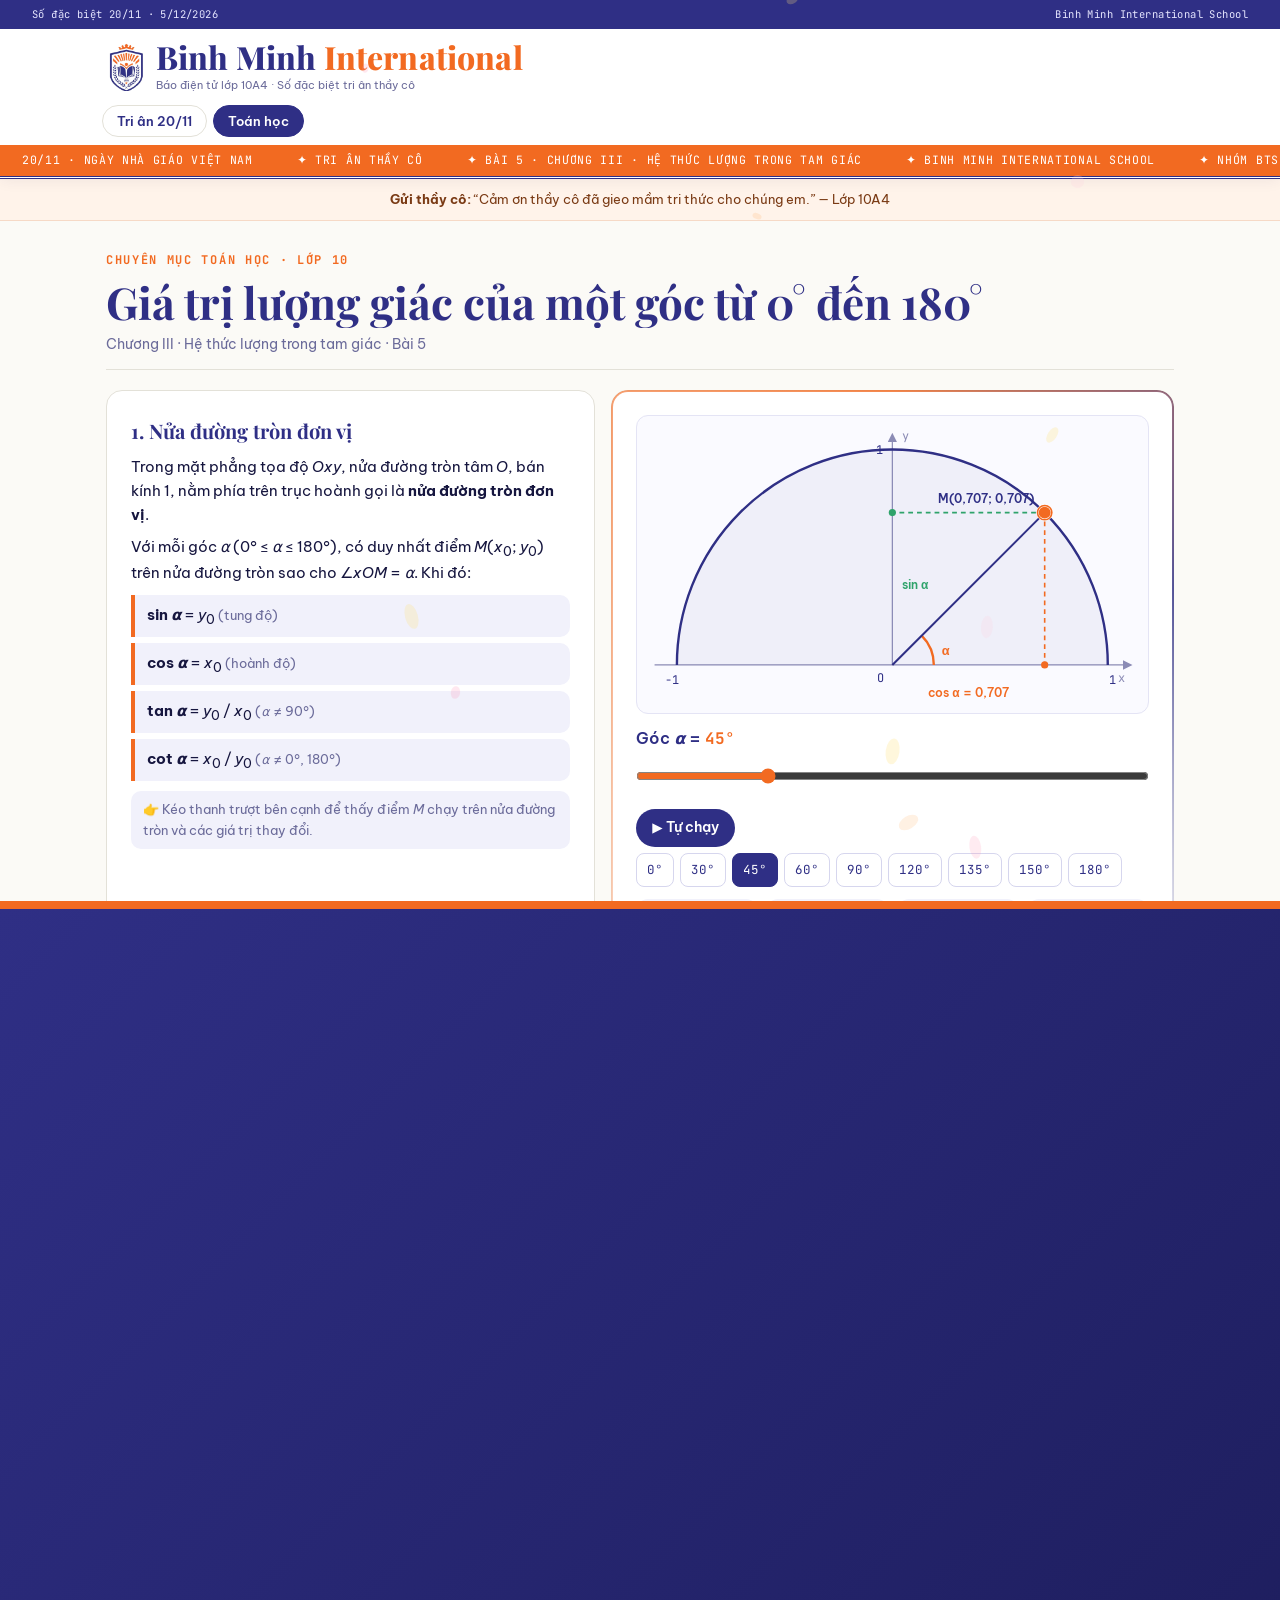
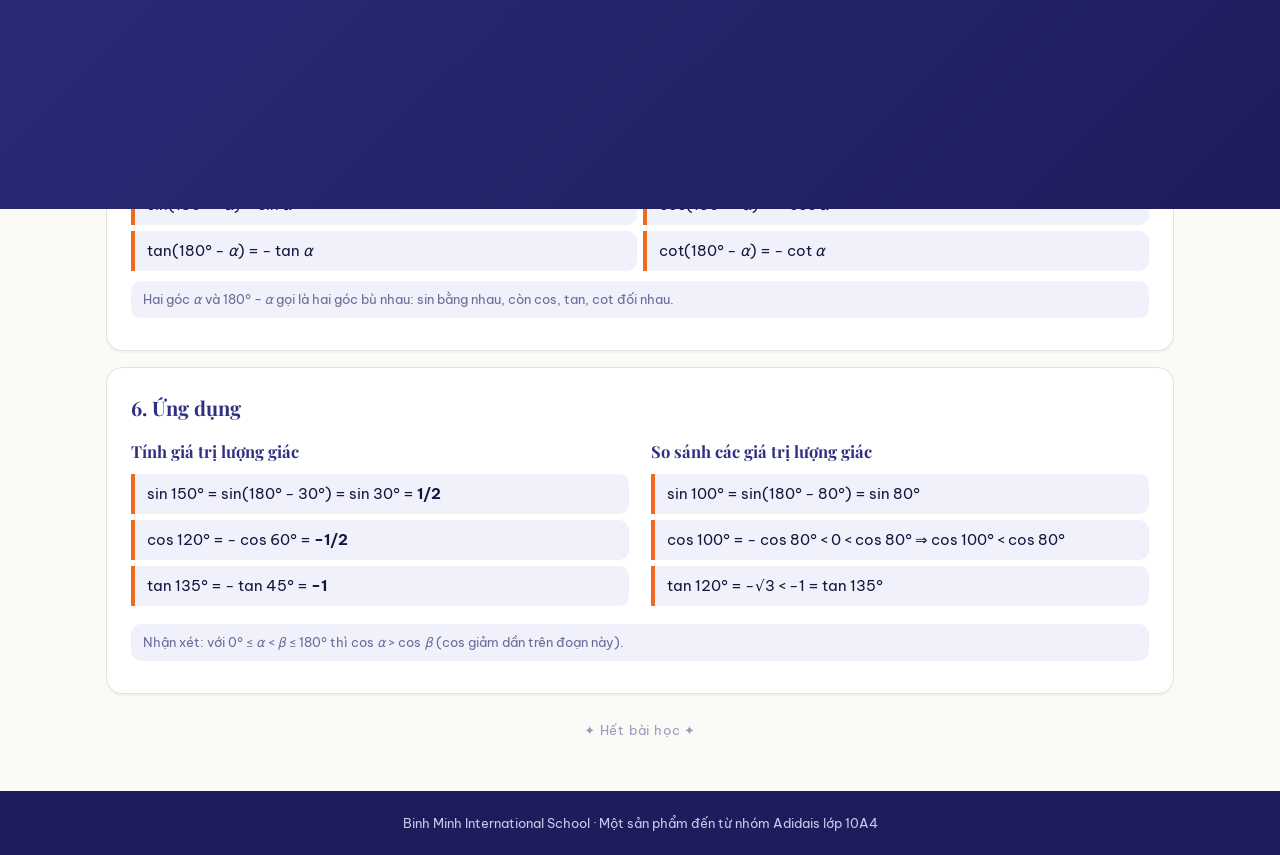
==== commit 08fa4560: "Update bai-hoc.html" ====
--- a/bai-hoc.html
+++ b/bai-hoc.html
@@ -170,7 +170,7 @@
   </section>
 
   <footer class="foot">
-    <p>Binh Minh International School · Một sản phẩm đến từ nhóm BTS lớp 10A4</p>
+    <p>Binh Minh International School · Một sản phẩm đến từ nhóm Adidais lớp 10A4</p>
   </footer>
 </main>
 
@@ -182,7 +182,7 @@
     <p class="fin-eyebrow">20/11 · Lời tri ân</p>
     <h2 id="finTitle">Tri ân người lái đò</h2>
     <p class="fin-text">Cảm ơn thầy cô đã gieo mầm tri thức cho chúng em. Kính chúc quý thầy cô luôn dồi dào sức khỏe, hạnh phúc và mãi là ngọn lửa nhiệt huyết của ngôi trường Bình Minh.</p>
-    <p class="fin-sign">— Nhóm BTS · Lớp 10A4</p>
+    <p class="fin-sign">— Nhóm Adidais · Lớp 10A4</p>
     <div class="fin-actions">
       <button id="finReplay" type="button" hidden>↻ Xem lại</button>
       <button id="finBack" type="button" hidden>← Về bài học</button>
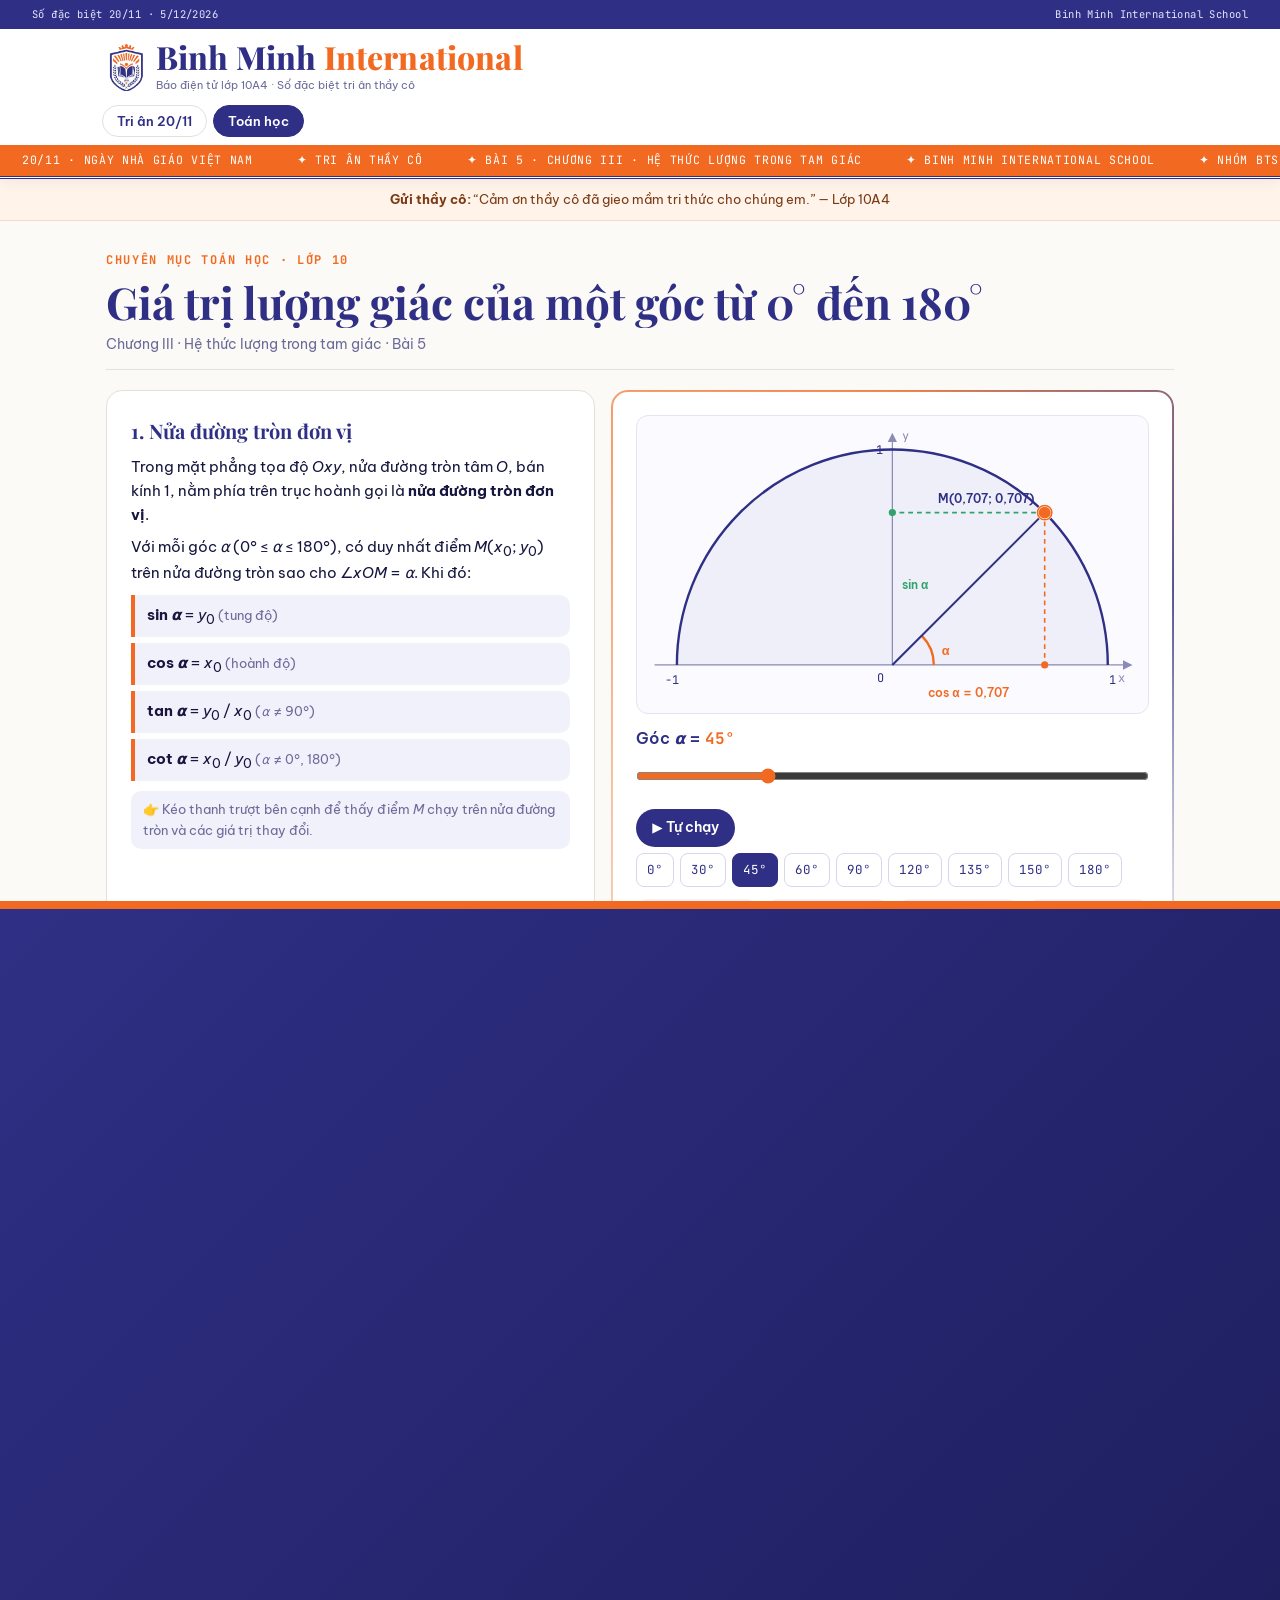
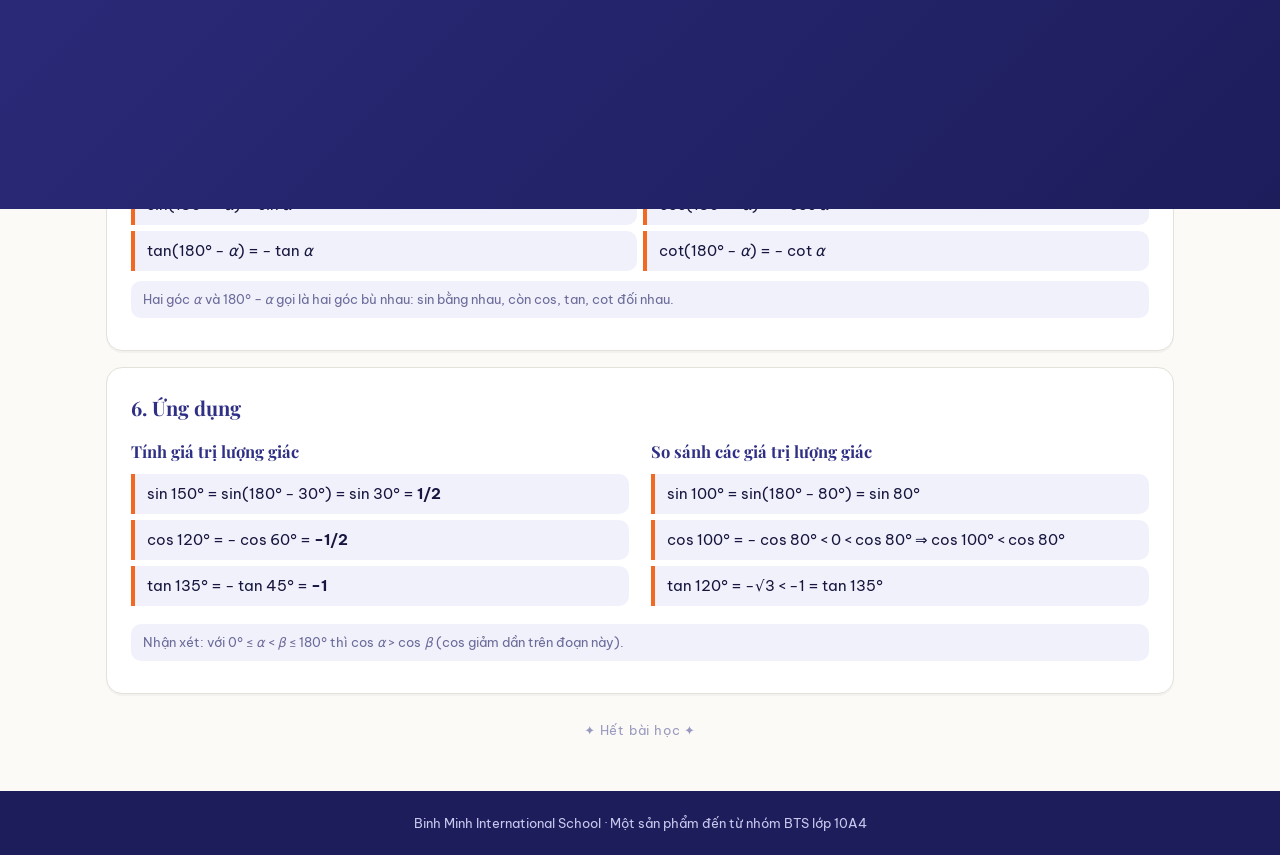
==== commit bb4b81c5: "Add files via upload" ====
--- a/bai-hoc.html
+++ b/bai-hoc.html
@@ -170,27 +170,53 @@
   </section>
 
   <footer class="foot">
-    <p>Binh Minh International School · Một sản phẩm đến từ nhóm Adidais lớp 10A4</p>
+    <p>Binh Minh International School · Một sản phẩm đến từ nhóm BTS lớp 10A4</p>
   </footer>
 </main>
 
-<!-- ============ KẾT BÀI: công thức bay thành chữ TRI ÂN + con thuyền ============ -->
-<div id="finale" role="dialog" aria-modal="true" aria-labelledby="finTitle">
-  <canvas id="fx" aria-hidden="true"></canvas>
-  <p class="fin-banner" id="finBanner" aria-hidden="true"></p>
-  <div class="fin-msg" id="finMsg">
-    <p class="fin-eyebrow">20/11 · Lời tri ân</p>
-    <h2 id="finTitle">Tri ân người lái đò</h2>
-    <p class="fin-text">Cảm ơn thầy cô đã gieo mầm tri thức cho chúng em. Kính chúc quý thầy cô luôn dồi dào sức khỏe, hạnh phúc và mãi là ngọn lửa nhiệt huyết của ngôi trường Bình Minh.</p>
-    <p class="fin-sign">— Nhóm Adidais · Lớp 10A4</p>
-    <div class="fin-actions">
-      <button id="finReplay" type="button" hidden>↻ Xem lại</button>
-      <button id="finBack" type="button" hidden>← Về bài học</button>
-    </div>
+<!-- ============ DÂY ĐÈN: rơi từ đầu màn hình khi xem hết bài ============ -->
+<div id="lamp" class="lamp">
+  <div id="lampRig" class="lamp-rig">
+    <svg viewBox="0 0 360 300" aria-hidden="true">
+      <line id="cordLine" x1="180" y1="-4" x2="180" y2="240" stroke="#2f2f85" stroke-width="2.5" stroke-linecap="round"/>
+    </svg>
+    <button id="pull" class="pull" type="button" aria-label="Giật dây"></button>
+  </div>
+  <p id="lampHint" class="lamp-hint">Giật dây để tiếp tục ↓</p>
+</div>
+
+<!-- ============ MÀN ĐEN: chữ → hoa nở → lời chúc → ảnh thầy cô ============ -->
+<div id="night" aria-hidden="true">
+  <canvas id="nc"></canvas>
+  <button id="nMute" class="n-mute" type="button" aria-pressed="false" aria-label="Tắt nhạc">♪</button>
+  <div id="nText" class="n-text"></div>
+  <div class="n-copy">
+    <p id="nHead" class="n-head">Gửi thầy cô</p>
+    <div id="nStack" class="n-stack">
+      <p class="n-line">Cảm ơn thầy cô đã kiên nhẫn từng ngày, dù có lúc chúng em chưa ngoan.</p>
+      <p class="n-line">Mỗi bài giảng, mỗi lời nhắc nhở của thầy cô là hành trang chúng em mang theo suốt cuộc đời.</p>
+      <p class="n-line">Cảm ơn thầy cô đã tin tưởng, ngay cả khi chúng em chưa tin vào chính mình.</p>
+      <p class="n-line">Chúc thầy cô luôn dồi dào sức khỏe, bình an và thật nhiều niềm vui.</p>
+      <p class="n-line">Chúc thầy cô mãi giữ ngọn lửa nhiệt huyết trên bục giảng.</p>
+      <p class="n-line">Chúng em yêu quý và biết ơn thầy cô. Chúc mừng ngày Nhà giáo Việt Nam 20/11!</p>
+    </div>
+    <p id="nSign" class="n-sign">— Nhóm BTS · Lớp 10A4</p>
+  </div>
+  <div id="nPhotos">
+    <figure class="tp"><img data-src="tc1.jpg" width="320" height="320" alt="Ảnh thầy cô" decoding="async"></figure>
+    <figure class="tp"><img data-src="tc2.jpg" width="320" height="320" alt="Ảnh thầy cô" decoding="async"></figure>
+    <figure class="tp"><img data-src="tc3.jpg" width="320" height="320" alt="Ảnh thầy cô" decoding="async"></figure>
+    <figure class="tp"><img data-src="tc4.jpg" width="320" height="320" alt="Ảnh thầy cô" decoding="async"></figure>
+    <figure class="tp"><img data-src="tc5.jpg" width="320" height="320" alt="Ảnh thầy cô" decoding="async"></figure>
+  </div>
+  <div id="nEnd" class="n-end" hidden>
+    <button id="nReplay" class="n-btn pri" type="button">↻ Xem lại</button>
+    <button id="nBack" class="n-btn" type="button">Quay lại bài</button>
   </div>
 </div>
 
 <script src="common.js"></script>
 <script src="lesson.js"></script>
+<script src="night.js"></script>
 </body>
 </html>
--- a/style.css
+++ b/style.css
@@ -465,3 +465,55 @@
 .fin-actions button{position:relative;overflow:hidden;font:inherit;font-size:13px;font-weight:600;color:#fff;background:transparent;border:1px solid rgba(255,255,255,.4);border-radius:999px;padding:8px 18px;cursor:pointer}
 .fin-actions button[hidden]{display:none}
 @media(hover:hover){.fin-actions button:hover{background:rgba(255,255,255,.12)}}
+
+/* ================= DÂY GIẬT + MÀN ĐEN TRI ÂN ================= */
+body.night-on{overflow:hidden}
+.lamp{position:fixed;z-index:60;top:0;left:0;right:0;display:flex;flex-direction:column;align-items:center;pointer-events:none;
+  transform:translateY(-115%);visibility:hidden;transition:transform .8s ease,visibility 0s .8s}
+.lamp.in{transform:none;visibility:visible;transition:transform 1.4s cubic-bezier(.3,1.5,.5,1)}
+.lamp.off{opacity:0;transition:opacity .2s}
+.lamp-rig{position:relative;width:min(360px,86vw);aspect-ratio:360/300;flex:none}
+.lamp-rig svg{width:100%;height:100%;display:block;overflow:visible}
+.lamp.snap #cordLine{stroke:#f26a21}
+.pull{position:absolute;left:50%;top:80%;width:26px;height:26px;border-radius:50%;background:radial-gradient(circle at 35% 30%,#ffb27d,#f26a21);
+  box-shadow:0 0 0 3px rgba(47,47,133,.15),0 4px 12px rgba(0,0,0,.35);transform:translate(-50%,-50%);touch-action:none;cursor:grab;pointer-events:auto}
+.pull::before{content:'';position:absolute;inset:-16px}
+.lamp.grab .pull{cursor:grabbing}
+.lamp-hint{margin-top:2px;padding:6px 14px;border-radius:999px;background:rgba(255,255,255,.92);box-shadow:0 2px 10px rgba(20,20,60,.15);
+  font-size:13px;font-weight:600;color:var(--navy);animation:float 3s ease-in-out infinite;transition:opacity .4s}
+.lamp-hint.gone{opacity:0}
+body.lamp-flick #paper{animation:nFlick .45s steps(1) both}
+@keyframes nFlick{0%{opacity:1}20%{opacity:.25}40%{opacity:1}60%{opacity:.15}100%{opacity:.4}}
+
+#night{position:fixed;inset:0;z-index:95;background:#04040d;color:#fff;opacity:0;visibility:hidden;transition:opacity 1.4s ease,visibility 0s 1.4s}
+#night.on{opacity:1;visibility:visible;transition:opacity .4s ease}
+#nc{position:absolute;inset:0;width:100%;height:100%}
+.n-mute{position:absolute;z-index:3;top:max(14px,env(safe-area-inset-top));right:14px;width:40px;height:40px;border-radius:50%;background:rgba(255,255,255,.1);font-size:18px;color:#fff}
+.n-mute[aria-pressed="true"]{opacity:.55;text-decoration:line-through}
+.n-text{position:absolute;z-index:2;left:50%;top:46%;transform:translate(-50%,-50%);width:min(88vw,640px);text-align:center;font:600 clamp(22px,5.4vw,38px)/1.4 var(--serif)}
+.n-text .nl{display:block}.n-text .nl.l2{margin-top:.5em;font-size:.78em;color:#ffd9bd}
+.n-text .wd{display:inline-block;white-space:nowrap}
+.n-text .ch{display:inline-block;opacity:0;animation:nChIn .9s ease forwards;animation-delay:calc(var(--i)*55ms)}
+@keyframes nChIn{from{opacity:0;transform:translate(var(--dx),18px) rotate(var(--r))}to{opacity:1;transform:none}}
+.n-text.out .ch{animation:nChOut 1.5s ease forwards;animation-delay:calc(var(--i)*35ms)}
+@keyframes nChOut{from{opacity:1;transform:none}to{opacity:0;transform:translate(var(--dx),-34px) rotate(var(--r))}}
+.n-copy{position:absolute;z-index:2;left:50%;top:52%;transform:translateX(-50%);width:min(88vw,560px);text-align:center}
+@media (min-width:700px){.n-copy{top:60%}}
+.n-head{font-size:clamp(13px,3.2vw,16px);letter-spacing:.2em;text-transform:uppercase;color:#ffb27d;margin-bottom:14px;opacity:0;transition:opacity 1.2s}
+.n-head.on{opacity:1}
+.n-stack{position:relative;min-height:7em;font:600 clamp(17px,4.4vw,24px)/1.55 var(--serif);color:#ffe9f1}
+.n-line{position:absolute;left:0;right:0;top:0}
+.n-line .w{display:inline-block;opacity:0;transform:translateY(10px);filter:blur(4px);transition:opacity .7s,transform .7s,filter .7s;transition-delay:calc(var(--i)*70ms)}
+.n-line.on .w{opacity:1;transform:none;filter:none}
+.n-sign{margin-top:18px;font:italic 600 15px var(--serif);color:#ffb27d;opacity:0;transition:opacity 1.4s}
+.n-sign.on{opacity:1}
+.tp{position:absolute;z-index:1;left:var(--x);top:var(--y);width:var(--pw);padding:3px;background:#fff;border-radius:0;box-shadow:0 6px 18px rgba(0,0,0,.5);
+  opacity:0;transform:translate(-50%,-50%) rotate(var(--r)) scale(.6);transition:opacity 1.4s ease,transform 1.4s cubic-bezier(.2,.9,.3,1)}
+.tp img{width:100%;aspect-ratio:1/1;object-fit:cover;border-radius:0}
+.tp.show{opacity:1;transform:translate(-50%,-50%) rotate(var(--r)) scale(1)}
+.tp.show img{animation:tpFloat var(--ft) ease-in-out var(--fd) infinite}
+@keyframes tpFloat{0%,100%{transform:translateY(0)}50%{transform:translateY(-5px)}}
+.n-end{position:absolute;z-index:3;left:0;right:0;bottom:calc(22px + env(safe-area-inset-bottom));display:flex;gap:12px;justify-content:center;animation:nFadeUp .8s both}
+.n-btn{padding:11px 20px;border-radius:999px;border:1px solid rgba(255,255,255,.35);background:rgba(255,255,255,.08);font-weight:600;font-size:14px;color:#fff}
+.n-btn.pri{background:var(--orange);border-color:var(--orange)}
+@keyframes nFadeUp{from{opacity:0;transform:translateY(10px)}to{opacity:1;transform:none}}
